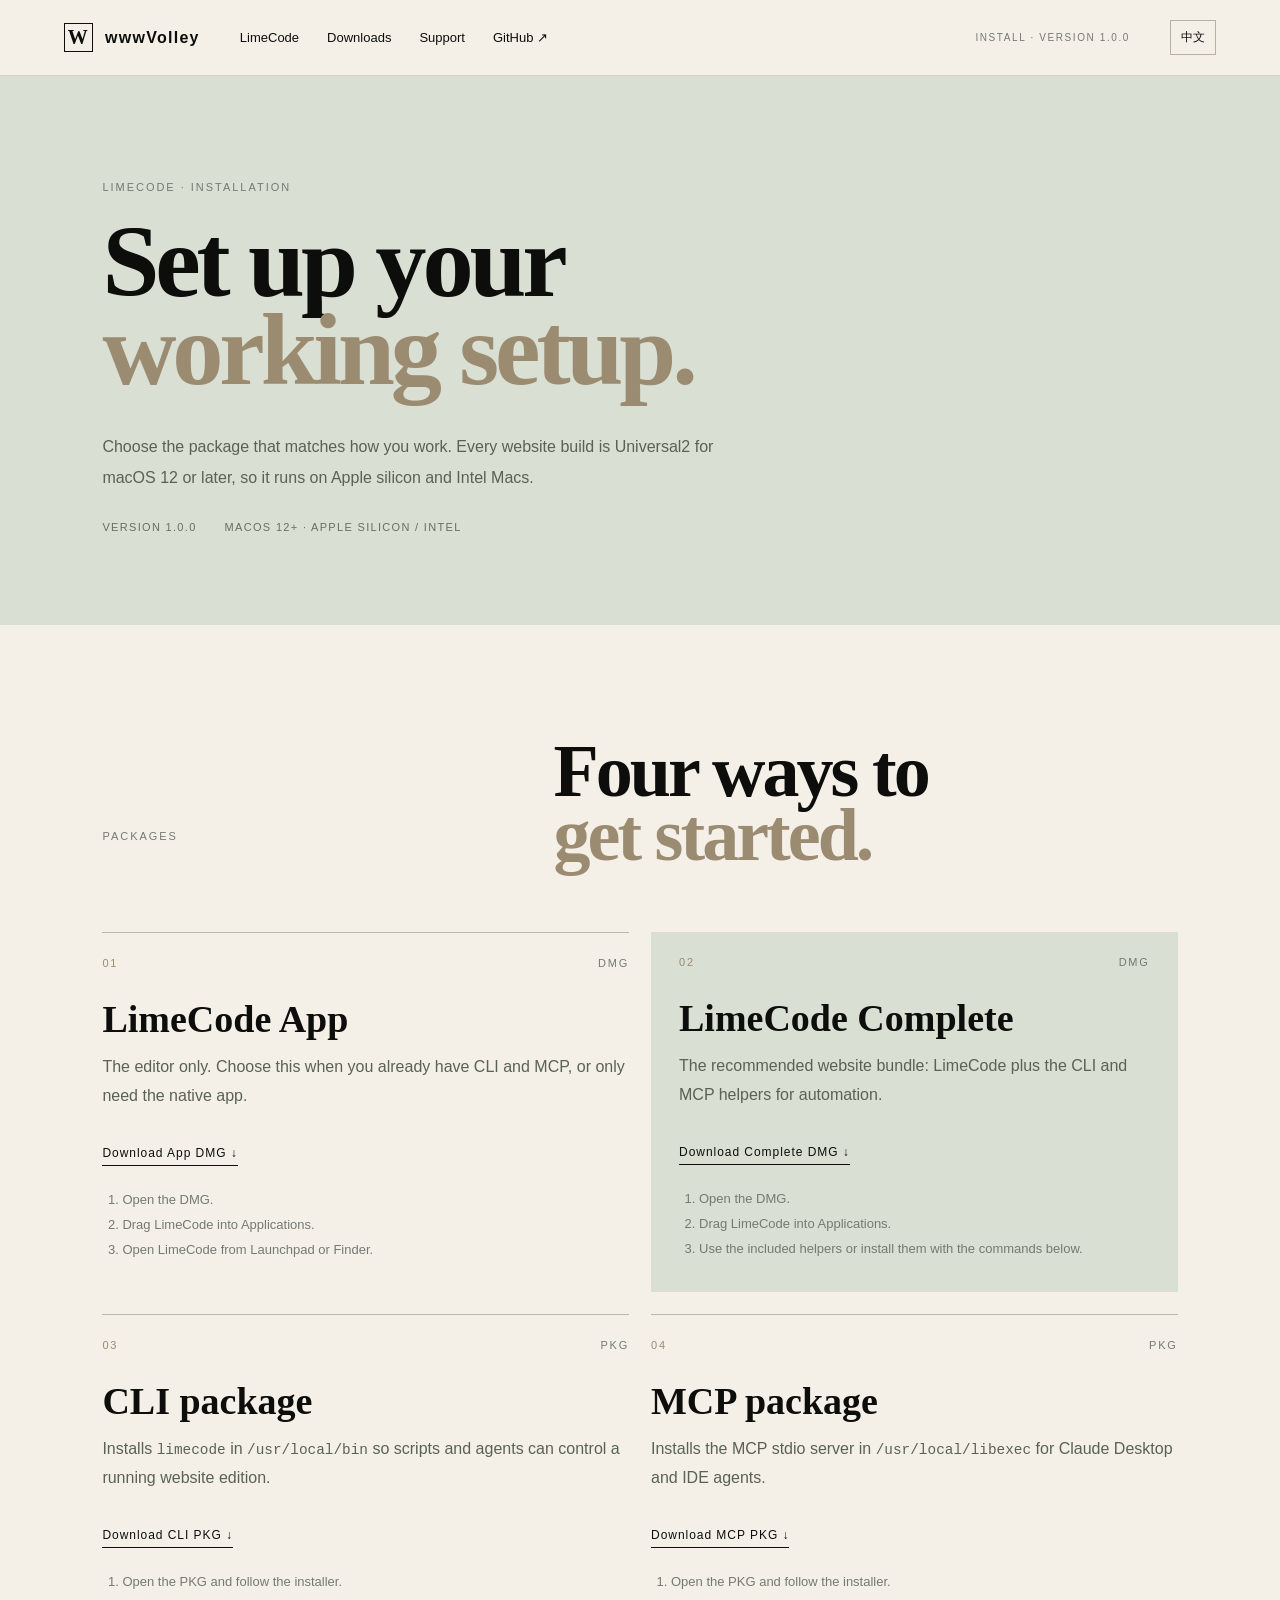
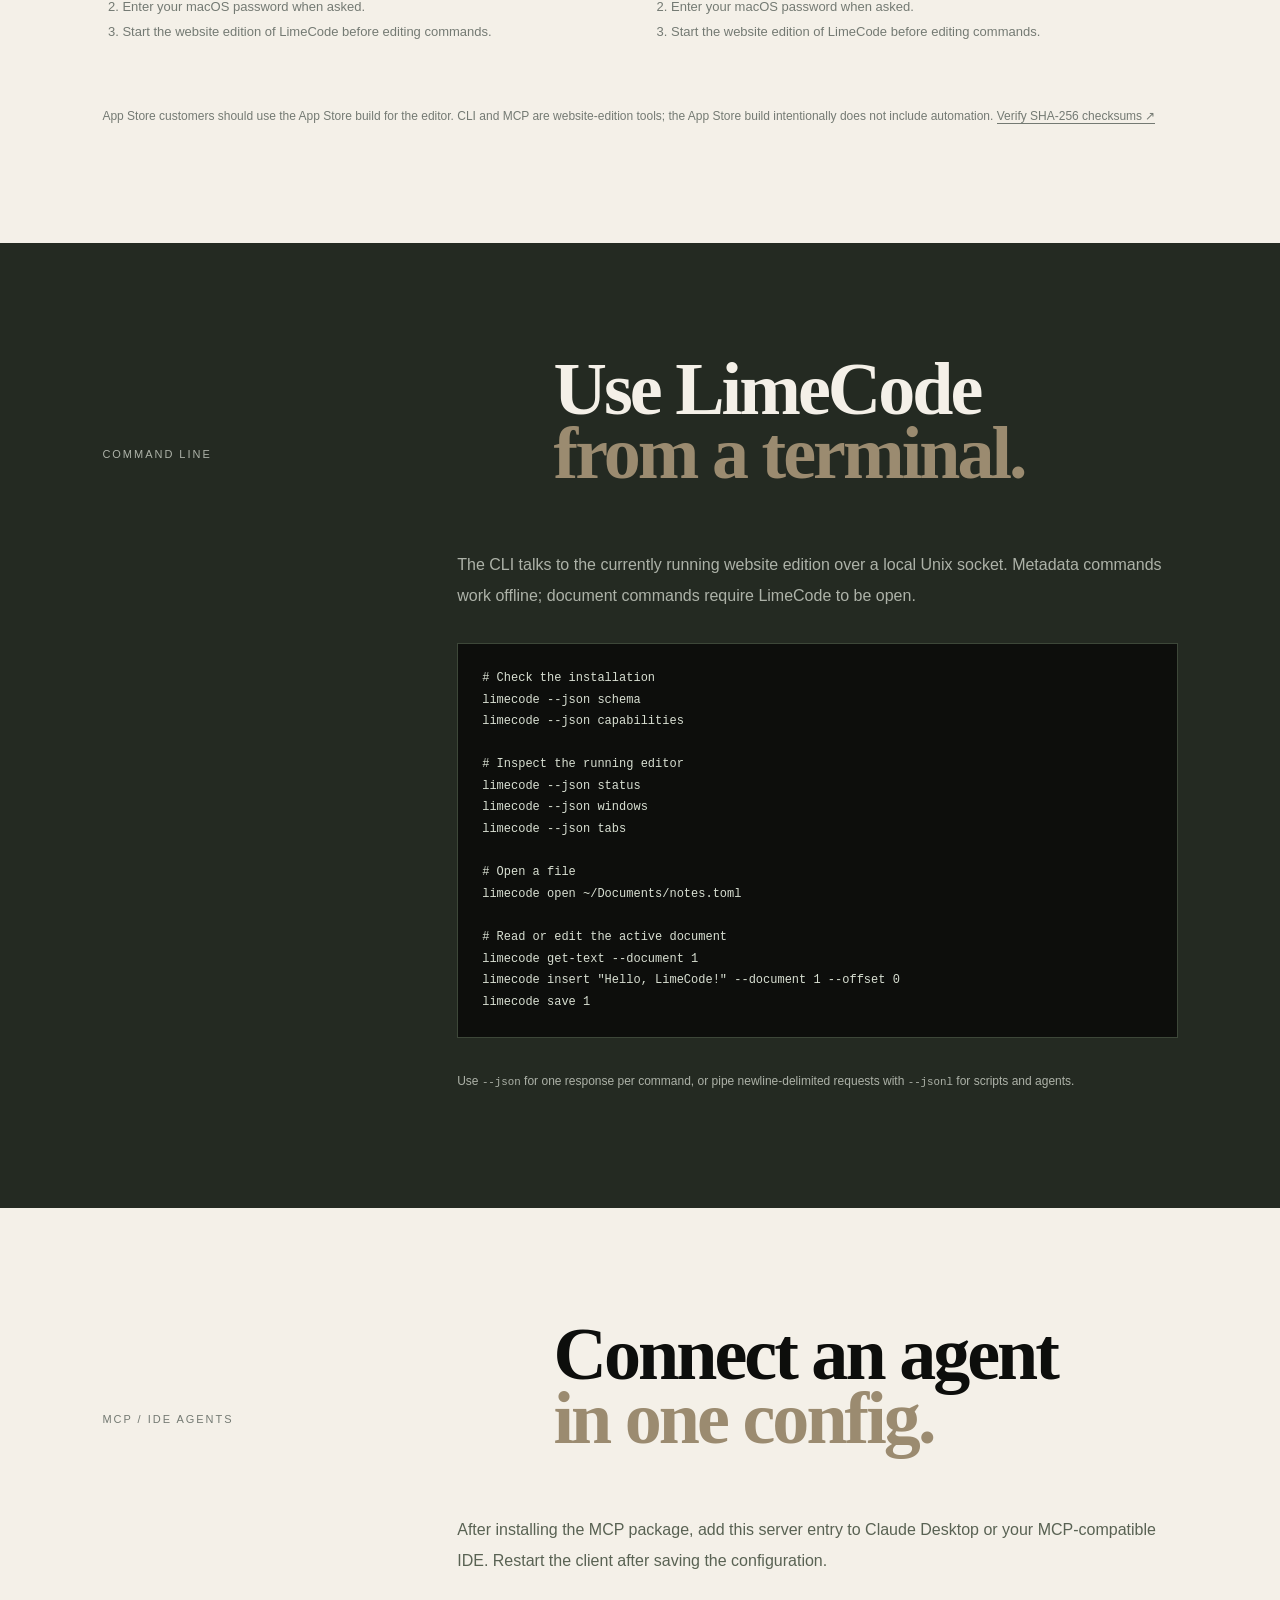
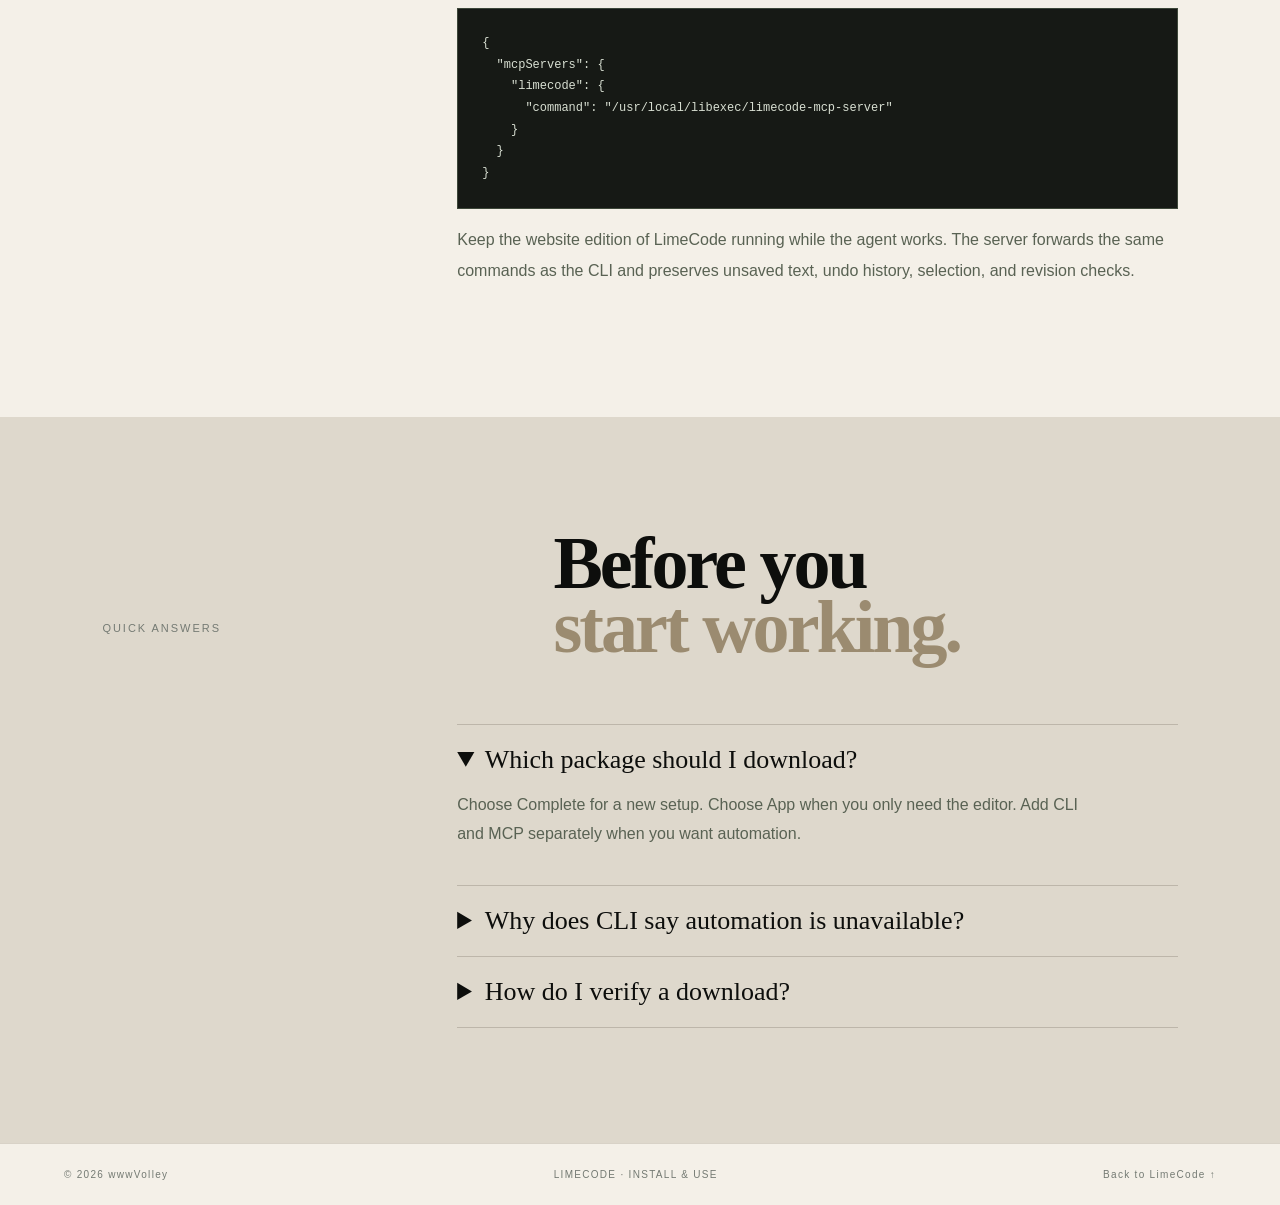
==== install.html @ bd30b729 "官网补充 LimeCode 安装与使用说明" ====
<!doctype html>
<html lang="en">
<head>
  <meta charset="UTF-8">
  <meta name="viewport" content="width=device-width, initial-scale=1">
  <meta name="description" content="Install and use LimeCode, CLI, and MCP on macOS.">
  <link rel="icon" href="assets/favicon.svg" type="image/svg+xml">
  <link rel="stylesheet" href="style.css">
  <title>LimeCode — Install &amp; Use</title>
</head>
<body class="limecode-page install-page">
  <header class="top">
    <a class="brand" href="index.html"><span class="mark">W</span><span>wwwVolley</span></a>
    <nav><a href="limecode.html" data-i18n="nav.limecode">LimeCode</a><a href="#packages" data-i18n="nav.downloads">Downloads</a><a href="support.html" data-i18n="nav.support">Support</a><a href="https://github.com/wwwVolley" target="_blank" rel="noopener">GitHub ↗</a></nav>
    <span class="edition">INSTALL · VERSION 1.0.0</span><button class="language-toggle" type="button" aria-label="Switch language">中文</button>
  </header>
  <main>
    <section class="install-hero"><p class="eyebrow" data-i18n="install.hero.eyebrow">LIMECODE · INSTALLATION</p><h1 data-i18n-html="install.hero.title">Set up your<br><em>working setup.</em></h1><p data-i18n="install.hero.lede">Choose the package that matches how you work. Every website build is Universal2 for macOS 12 or later, so it runs on Apple silicon and Intel Macs.</p><div class="install-meta"><span data-i18n="install.hero.version">Version 1.0.0</span><span data-i18n="install.hero.requirement">macOS 12+ · Apple silicon / Intel</span></div></section>
    <section id="packages" class="install-section"><div class="install-heading"><p class="eyebrow" data-i18n="install.packages.eyebrow">PACKAGES</p><h2 data-i18n-html="install.packages.title">Four ways to<br><em>get started.</em></h2></div>
      <div class="install-grid">
        <article class="install-card"><div class="install-card-top"><span class="install-number">01</span><span class="install-tag">DMG</span></div><h3 data-i18n="install.app.title">LimeCode App</h3><p data-i18n="install.app.body">The editor only. Choose this when you already have CLI and MCP, or only need the native app.</p><a class="install-download" href="downloads/LimeCode-1.0.0-macOS-universal2-app.dmg" data-i18n="install.download.app">Download App DMG ↓</a><ol class="install-steps"><li data-i18n="install.app.step1">Open the DMG.</li><li data-i18n="install.app.step2">Drag LimeCode into Applications.</li><li data-i18n="install.app.step3">Open LimeCode from Launchpad or Finder.</li></ol></article>
        <article class="install-card install-card-featured"><div class="install-card-top"><span class="install-number">02</span><span class="install-tag">DMG</span></div><h3 data-i18n="install.full.title">LimeCode Complete</h3><p data-i18n="install.full.body">The recommended website bundle: LimeCode plus the CLI and MCP helpers for automation.</p><a class="install-download" href="downloads/LimeCode-1.0.0-macOS-universal2-full.dmg" data-i18n="install.download.full">Download Complete DMG ↓</a><ol class="install-steps"><li data-i18n="install.full.step1">Open the DMG.</li><li data-i18n="install.full.step2">Drag LimeCode into Applications.</li><li data-i18n="install.full.step3">Use the included helpers or install them with the commands below.</li></ol></article>
        <article class="install-card"><div class="install-card-top"><span class="install-number">03</span><span class="install-tag">PKG</span></div><h3 data-i18n="install.cli.title">CLI package</h3><p data-i18n="install.cli.body">Installs <code>limecode</code> in <code>/usr/local/bin</code> so scripts and agents can control a running website edition.</p><a class="install-download" href="downloads/LimeCode-1.0.0-macOS-universal2-cli.pkg" data-i18n="install.download.cli">Download CLI PKG ↓</a><ol class="install-steps"><li data-i18n="install.pkg.step1">Open the PKG and follow the installer.</li><li data-i18n="install.pkg.step2">Enter your macOS password when asked.</li><li data-i18n="install.pkg.step3">Start the website edition of LimeCode before editing commands.</li></ol></article>
        <article class="install-card"><div class="install-card-top"><span class="install-number">04</span><span class="install-tag">PKG</span></div><h3 data-i18n="install.mcp.title">MCP package</h3><p data-i18n="install.mcp.body">Installs the MCP stdio server in <code>/usr/local/libexec</code> for Claude Desktop and IDE agents.</p><a class="install-download" href="downloads/LimeCode-1.0.0-macOS-universal2-mcp.pkg" data-i18n="install.download.mcp">Download MCP PKG ↓</a><ol class="install-steps"><li data-i18n="install.pkg.step1">Open the PKG and follow the installer.</li><li data-i18n="install.pkg.step2">Enter your macOS password when asked.</li><li data-i18n="install.pkg.step3">Configure the MCP command in your agent.</li></ol></article>
      </div>
      <p class="install-note" data-i18n-html="install.packages.note">App Store customers should use the App Store build for the editor. CLI and MCP are website-edition tools; the App Store build intentionally does not include automation. <a href="downloads/SHA256SUMS">Verify SHA-256 checksums ↗</a></p>
    </section>
    <section class="install-section install-dark"><div class="install-heading"><p class="eyebrow" data-i18n="install.cli.eyebrow">COMMAND LINE</p><h2 data-i18n-html="install.cli.heading">Use LimeCode<br><em>from a terminal.</em></h2></div><div class="install-content"><p data-i18n="install.cli.intro">The CLI talks to the currently running website edition over a local Unix socket. Metadata commands work offline; document commands require LimeCode to be open.</p><pre class="install-code"><code># Check the installation
limecode --json schema
limecode --json capabilities

# Inspect the running editor
limecode --json status
limecode --json windows
limecode --json tabs

# Open a file
limecode open ~/Documents/notes.toml

# Read or edit the active document
limecode get-text --document 1
limecode insert "Hello, LimeCode!" --document 1 --offset 0
limecode save 1</code></pre><p class="install-note" data-i18n-html="install.cli.note">Use <code>--json</code> for one response per command, or pipe newline-delimited requests with <code>--jsonl</code> for scripts and agents.</p></div></section>
    <section class="install-section"><div class="install-heading"><p class="eyebrow" data-i18n="install.mcp.eyebrow">MCP / IDE AGENTS</p><h2 data-i18n-html="install.mcp.heading">Connect an agent<br><em>in one config.</em></h2></div><div class="install-content"><p data-i18n="install.mcp.intro">After installing the MCP package, add this server entry to Claude Desktop or your MCP-compatible IDE. Restart the client after saving the configuration.</p><pre class="install-code"><code>{
  "mcpServers": {
    "limecode": {
      "command": "/usr/local/libexec/limecode-mcp-server"
    }
  }
}</code></pre><p data-i18n-html="install.mcp.after">Keep the website edition of LimeCode running while the agent works. The server forwards the same commands as the CLI and preserves unsaved text, undo history, selection, and revision checks.</p></div></section>
    <section class="install-section install-faq"><div class="install-heading"><p class="eyebrow" data-i18n="install.faq.eyebrow">QUICK ANSWERS</p><h2 data-i18n-html="install.faq.title">Before you<br><em>start working.</em></h2></div><div class="faq-list"><details open><summary data-i18n="install.faq.q1">Which package should I download?</summary><p data-i18n="install.faq.a1">Choose Complete for a new setup. Choose App when you only need the editor. Add CLI and MCP separately when you want automation.</p></details><details><summary data-i18n="install.faq.q2">Why does CLI say automation is unavailable?</summary><p data-i18n="install.faq.a2">The App Store build is isolated from automation. Install and launch the website edition, then run the CLI or MCP command again.</p></details><details><summary data-i18n="install.faq.q3">How do I verify a download?</summary><p data-i18n-html="install.faq.a3">Download <a href="downloads/SHA256SUMS">SHA256SUMS</a> and run <code>shasum -a 256 -c SHA256SUMS</code> in the folder containing the packages.</p></details></div></section>
  </main>
  <footer><span>© 2026 wwwVolley</span><span>LIMECODE · INSTALL &amp; USE</span><a href="limecode.html" data-i18n="footer.back">Back to LimeCode ↑</a></footer><script src="i18n.js"></script>
</body>
</html>
---- style.css ----
:root{--ink:#0d0e0c;--paper:#f4f0e8;--gold:#9b8b70;--muted:#747a73;--olive:#242a22}*{box-sizing:border-box}html{scroll-behavior:smooth}body{margin:0;background:var(--paper);color:var(--ink);font-family:'Noto Sans SC',sans-serif}a{color:inherit;text-decoration:none}.top{height:76px;padding:0 5vw;display:flex;align-items:center;border-bottom:1px solid #d8d2c7;gap:40px}.brand{display:flex;align-items:center;gap:12px;font-weight:600;letter-spacing:.08em}.mark{border:1px solid var(--ink);width:29px;height:29px;display:grid;place-items:center;font-family:'Cormorant Garamond';font-size:20px}.top nav{display:flex;gap:28px;font-size:13px}.top nav a:hover,.text-link:hover,.arrow-link:hover{color:var(--gold)}.edition{margin-left:auto;font-size:10px;letter-spacing:.16em;color:var(--muted)}.hero{min-height:690px;padding:90px 8vw 110px;display:grid;grid-template-columns:1fr 1fr;gap:7vw;overflow:hidden}.eyebrow{font-size:11px;letter-spacing:.18em;color:var(--muted);margin:0 0 25px}.hero h1,.section-head h2,.principles h2,.closing h2{font-family:'Cormorant Garamond',serif;font-weight:600;font-size:clamp(54px,7vw,100px);line-height:.88;letter-spacing:-.035em;margin:0}.hero h1 em,.section-head h2 em,.principles h2 em,.closing h2 em{color:var(--gold);font-style:normal}.intro{max-width:390px;line-height:1.9;color:#5d625a;margin:42px 0}.hero-links{display:flex;align-items:center;gap:28px}.button{display:inline-flex;align-items:center;gap:32px;background:var(--ink);color:var(--paper);padding:15px 18px;font-size:12px;letter-spacing:.08em}.button span{color:var(--gold);font-size:17px}.text-link,.arrow-link{font-size:12px;border-bottom:1px solid currentColor;padding-bottom:5px}.hero-art{position:relative;min-height:500px}.orb{position:absolute;border-radius:50%;filter:blur(1px)}.orb-one{width:390px;height:390px;right:3%;top:40px;background:var(--olive)}.orb-two{width:180px;height:180px;left:4%;bottom:10px;background:var(--gold);opacity:.35}.art-label{position:absolute;right:0;top:0;font-size:10px;letter-spacing:.15em;color:var(--muted);line-height:1.6}.art-label small{letter-spacing:.05em}.float-card{position:absolute;display:flex;align-items:center;gap:15px;padding:18px 20px;background:var(--paper);box-shadow:0 18px 50px #0d0e0c2b;min-width:260px}.float-card img{width:46px;height:46px;object-fit:contain}.float-card small,.float-card span{display:block;color:var(--muted);font-size:9px;letter-spacing:.08em}.float-card strong{display:block;font-family:'Cormorant Garamond';font-size:26px;line-height:1.1;margin:4px 0}.jumper-card{top:165px;left:2%}.chrono-card{right:0;bottom:80px}.ticker{background:var(--ink);color:var(--paper);padding:15px 5vw;display:flex;justify-content:space-between;font-size:10px;letter-spacing:.2em}.ticker span:nth-child(2){color:var(--gold)}.products{padding:120px 8vw}.section-head{display:grid;grid-template-columns:1fr 1.2fr 1fr;gap:30px;align-items:end;margin-bottom:85px}.section-head h2{font-size:72px}.section-head>p:last-child{line-height:1.8;color:var(--muted);max-width:270px}.product{position:relative;padding:42px 5vw 58px;margin-bottom:38px;display:grid;grid-template-columns:1fr 1.5fr 1fr;min-height:350px}.product-dark{background:var(--ink);color:var(--paper)}.product-light{background:#ded8cc}.product-meta{display:flex;flex-direction:column;gap:12px;font-size:10px;letter-spacing:.18em;color:var(--muted)}.product-dark .product-meta{color:#9b9f95}.product-content{max-width:420px}.product-title{display:flex;align-items:center;gap:18px}.product-title img{width:54px;height:54px;object-fit:contain}.product-dark .product-title img{filter:invert(1)}.product h3{font-family:'Cormorant Garamond';font-size:64px;line-height:.78;margin:0;letter-spacing:-.03em}.product h3 span{font-size:14px;vertical-align:top;color:var(--gold)}.product-content p{font-size:13px;line-height:1.9;color:#9b9f95;margin:35px 0}.product-light .product-content p{color:#66695f}.product-dark .arrow-link{color:var(--paper)}.product-note{justify-self:end;align-self:end;text-align:right;font-size:10px;letter-spacing:.16em;color:var(--muted);line-height:1.8}.product-note strong{font-family:'Cormorant Garamond';font-size:30px;color:var(--gold)}.screens{display:flex;gap:14px;align-items:end;justify-content:end}.screens img{width:115px;max-height:220px;object-fit:cover;object-position:top;border:5px solid #3a3e35}.screens img+img{transform:translateY(25px)}.principles{background:var(--olive);color:var(--paper);padding:120px 8vw}.principles h2{font-size:76px;margin-bottom:80px}.principle-grid{display:grid;grid-template-columns:repeat(3,1fr);gap:7vw;border-top:1px solid #5d655a;padding-top:25px}.principle-grid span{color:var(--gold);font-family:'Cormorant Garamond';font-size:22px}.principle-grid h4{font-family:'Cormorant Garamond';font-size:28px;margin:35px 0 10px}.principle-grid p{color:#adb2a8;font-size:13px;line-height:1.8;max-width:220px}.closing{padding:140px 8vw;text-align:center}.closing .eyebrow{margin-bottom:35px}.closing h2{font-size:82px;margin-bottom:50px}.closing .button{background:#9b8b70;color:var(--ink)}footer{border-top:1px solid #d8d2c7;padding:25px 5vw;display:flex;justify-content:space-between;font-size:10px;letter-spacing:.13em;color:var(--muted)}footer a:hover{color:var(--ink)}@media(max-width:800px){.top{padding:0 6vw}.top nav,.edition{display:none}.hero{grid-template-columns:1fr;padding:70px 8vw 60px;min-height:auto}.hero-art{min-height:410px}.orb-one{width:300px;height:300px}.section-head{display:block}.section-head h2{font-size:58px;margin-bottom:28px}.product{grid-template-columns:1fr;gap:32px;padding:30px 8vw}.product-note{justify-self:start}.screens{justify-content:start}.principle-grid{grid-template-columns:1fr;gap:35px}.principles h2,.closing h2{font-size:58px}.ticker{gap:25px;overflow:hidden;white-space:nowrap}.ticker span:nth-child(3){display:none}footer{flex-wrap:wrap;gap:15px}}
.product-limecode{background:#d9dfd2;color:var(--ink)}.product-limecode .product-meta{color:#66705f}.product-limecode .product-content p{color:#596253}.product-limecode .product-title img{width:58px;height:58px}
.lime-hero{min-height:700px;padding:105px 8vw 120px;display:grid;grid-template-columns:.9fr 1.1fr;gap:7vw;align-items:center;background:#d9dfd2}.lime-hero h1,.lime-section-head h2,.lime-download h2{font-family:'Cormorant Garamond',serif;font-weight:600;font-size:clamp(65px,8vw,112px);line-height:.86;letter-spacing:-.04em;margin:0}.lime-hero h1 em,.lime-section-head h2 em,.lime-download h2 em{color:var(--gold);font-style:normal}.lime-lede{max-width:430px;line-height:1.9;color:#596253;margin:38px 0}.lime-actions{display:flex;gap:28px;align-items:center}.lime-note{font-size:10px;letter-spacing:.12em;color:#66705f;margin-top:42px}.editor-stage{position:relative;min-height:470px;display:flex;align-items:center;justify-content:center}.editor-stage:before{content:'LIMECODE / 01';position:absolute;right:0;top:15px;letter-spacing:.18em;font-size:10px;color:#66705f}.editor-window{width:min(620px,100%);background:#161915;color:#d8dfd2;box-shadow:25px 30px 0 #b7c0ae;transform:rotate(1.3deg)}.editor-bar{height:42px;border-bottom:1px solid #343c32;display:flex;align-items:center;justify-content:center;position:relative;font-size:11px;letter-spacing:.08em}.traffic{position:absolute;left:16px;display:flex;gap:6px}.traffic i{width:8px;height:8px;border-radius:50%;background:#89917f}.traffic i:nth-child(2){background:#b2a383}.traffic i:nth-child(3){background:#d9dfd2}.editor-status{position:absolute;right:16px;color:#7b8676;font-size:9px}.editor-tabs{display:flex;align-items:center;height:38px;background:#20251e;border-bottom:1px solid #343c32;font-size:11px}.tab{padding:12px 18px;color:#7b8676}.tab.active{color:#d9dfd2;border-bottom:2px solid #b58b58}.tab b{font-weight:400;margin-left:10px;color:#849080}.tab-add{margin-left:auto;padding:10px 15px;color:#b58b58;font-size:17px}.editor-body{display:flex;min-height:340px;padding:22px 0 28px;font-family:'Space Mono',monospace;font-size:12px;line-height:1.85}.gutter{width:48px;text-align:right;padding-right:15px;color:#596253;user-select:none}.editor-body pre{margin:0;color:#c3cdbd;white-space:pre-wrap}.editor-body .kw{color:#b58b58}.editor-body .type{color:#d8dfd2}.editor-body .str{color:#a7b88b}.lime-details{padding:125px 8vw;background:var(--paper)}.lime-section-head{display:grid;grid-template-columns:1fr 1.2fr 1fr;gap:30px;align-items:end;margin-bottom:75px}.lime-section-head h2{font-size:75px}.lime-section-head>p:last-child{line-height:1.8;color:var(--muted);max-width:280px}.lime-feature-grid{display:grid;grid-template-columns:repeat(3,1fr);gap:7vw;border-top:1px solid #d8d2c7;padding-top:25px}.lime-feature-grid span{color:var(--gold);font-family:'Cormorant Garamond';font-size:22px}.lime-feature-grid h3{font-family:'Cormorant Garamond';font-size:31px;margin:28px 0 12px}.lime-feature-grid p{color:var(--muted);font-size:13px;line-height:1.8;max-width:250px}.lime-download{padding:125px 8vw;display:grid;grid-template-columns:.9fr 1.1fr;gap:8vw;background:var(--olive);color:var(--paper)}.lime-download h2{font-size:76px}.download-intro{max-width:350px;line-height:1.8;color:#adb2a8;margin-top:35px}.download-list{border-top:1px solid #5d655a}.download-row{min-height:92px;border-bottom:1px solid #5d655a;display:flex;justify-content:space-between;align-items:center;gap:20px}.download-row strong,.download-row span{display:block}.download-row strong{font-family:'Cormorant Garamond';font-size:28px}.download-row span:not(.release-state){font-size:11px;color:#adb2a8;margin-top:5px}.release-state{font-size:10px;letter-spacing:.13em;color:var(--gold);text-transform:uppercase}.lime-trust{text-align:center;padding:110px 8vw;background:#d9dfd2}.lime-trust>p:nth-child(2){font-family:'Cormorant Garamond';font-size:42px;max-width:650px;margin:0 auto 30px}.lime-trust .arrow-link{font-size:12px}
@media(max-width:800px){.lime-hero,.lime-download{grid-template-columns:1fr;padding:75px 8vw}.lime-hero{min-height:auto}.editor-stage{min-height:390px;margin-top:25px}.editor-window{box-shadow:14px 18px 0 #b7c0ae}.lime-section-head{display:block}.lime-section-head h2{font-size:58px;margin-bottom:25px}.lime-feature-grid{grid-template-columns:1fr;gap:35px}.lime-download h2{font-size:60px}.lime-trust>p:nth-child(2){font-size:33px}.editor-body{font-size:10px}.tab{padding:12px 8px}.privacy-copy{margin-left:0;font-size:14px}}
.privacy-copy{max-width:760px;margin-left:33%;font-size:15px;line-height:2;color:#596253}.privacy-copy p{margin:0 0 25px}
.top nav{align-items:center}.product-nav-link{padding:9px 12px;border:1px solid #b8b1a3;background:#ebe5da}.product-nav-link:hover{background:var(--ink);color:var(--paper);border-color:var(--ink)}
.language-toggle{margin-left:auto;border:1px solid #b8b1a3;background:transparent;color:var(--ink);font:inherit;font-size:12px;padding:8px 10px;cursor:pointer;white-space:nowrap}.language-toggle:hover{background:var(--ink);color:var(--paper);border-color:var(--ink)}.language-toggle:focus-visible{outline:2px solid var(--gold);outline-offset:3px}.top .edition{margin-left:auto}.top .language-toggle{margin-left:0}@media(max-width:800px){.top .language-toggle{margin-left:auto}}
.install-hero{padding:105px 8vw 92px;background:#d9dfd2}.install-hero h1,.install-heading h2{font-family:'Cormorant Garamond',serif;font-weight:600;font-size:clamp(62px,8vw,108px);line-height:.86;letter-spacing:-.04em;margin:0}.install-hero h1 em,.install-heading h2 em{color:var(--gold);font-style:normal}.install-hero>p:not(.eyebrow){max-width:620px;line-height:1.9;color:#596253;margin:38px 0 28px}.install-meta{display:flex;gap:28px;color:#66705f;font-size:11px;letter-spacing:.12em;text-transform:uppercase;flex-wrap:wrap}.install-section{padding:115px 8vw}.install-heading{display:grid;grid-template-columns:.8fr 1.2fr;gap:35px;align-items:end;margin-bottom:65px}.install-heading h2{font-size:74px}.install-grid{display:grid;grid-template-columns:repeat(2,minmax(0,1fr));gap:22px}.install-card{border-top:1px solid #bdb6aa;padding:24px 0 30px}.install-card-featured{background:#d9dfd2;padding:24px 28px 30px;border-top:0}.install-card-top{display:flex;justify-content:space-between;color:var(--gold);font-size:11px;letter-spacing:.16em}.install-tag{color:var(--muted)}.install-card h3{font-family:'Cormorant Garamond',serif;font-size:38px;margin:28px 0 12px}.install-card p{color:#596253;line-height:1.8;min-height:70px;margin:0 0 20px}.install-card code,.install-note code{font-family:'SFMono-Regular',Consolas,monospace;font-size:.9em}.install-download{display:inline-block;border-bottom:1px solid currentColor;padding-bottom:5px;font-size:12px;letter-spacing:.08em;margin-bottom:22px}.install-steps{margin:0;padding-left:20px;color:var(--muted);font-size:13px;line-height:1.9}.install-note{color:var(--muted);font-size:12px;line-height:1.8;margin:32px 0 0}.install-note a{border-bottom:1px solid currentColor}.install-dark{background:var(--olive);color:var(--paper)}.install-dark .eyebrow,.install-dark .install-content>p{color:#adb2a8}.install-content{max-width:860px;margin-left:33%}.install-content>p{line-height:1.9;color:#596253}.install-code{margin:32px 0 0;background:#161915;color:#d8dfd2;border:1px solid #3d4739;padding:24px;overflow-x:auto;font:12px/1.8 'SFMono-Regular',Consolas,monospace;white-space:pre}.install-dark .install-code{background:#0d0e0c}.install-faq{background:#ded8cc}.faq-list{max-width:860px;margin-left:33%;border-top:1px solid #bdb6aa}.faq-list details{border-bottom:1px solid #bdb6aa;padding:20px 0}.faq-list summary{cursor:pointer;font-family:'Cormorant Garamond',serif;font-size:26px}.faq-list p{color:#596253;line-height:1.8;max-width:650px}.faq-list code{font-family:'SFMono-Regular',Consolas,monospace;font-size:.9em}@media(max-width:800px){.install-hero,.install-section{padding:75px 8vw}.install-heading{display:block;margin-bottom:45px}.install-heading h2{font-size:58px;margin-top:22px}.install-grid{grid-template-columns:1fr}.install-card-featured{padding:24px 20px 30px}.install-content,.faq-list{margin-left:0}.install-code{font-size:11px;padding:18px}.install-meta{gap:12px;display:block}.install-meta span{display:block;margin-top:8px}}
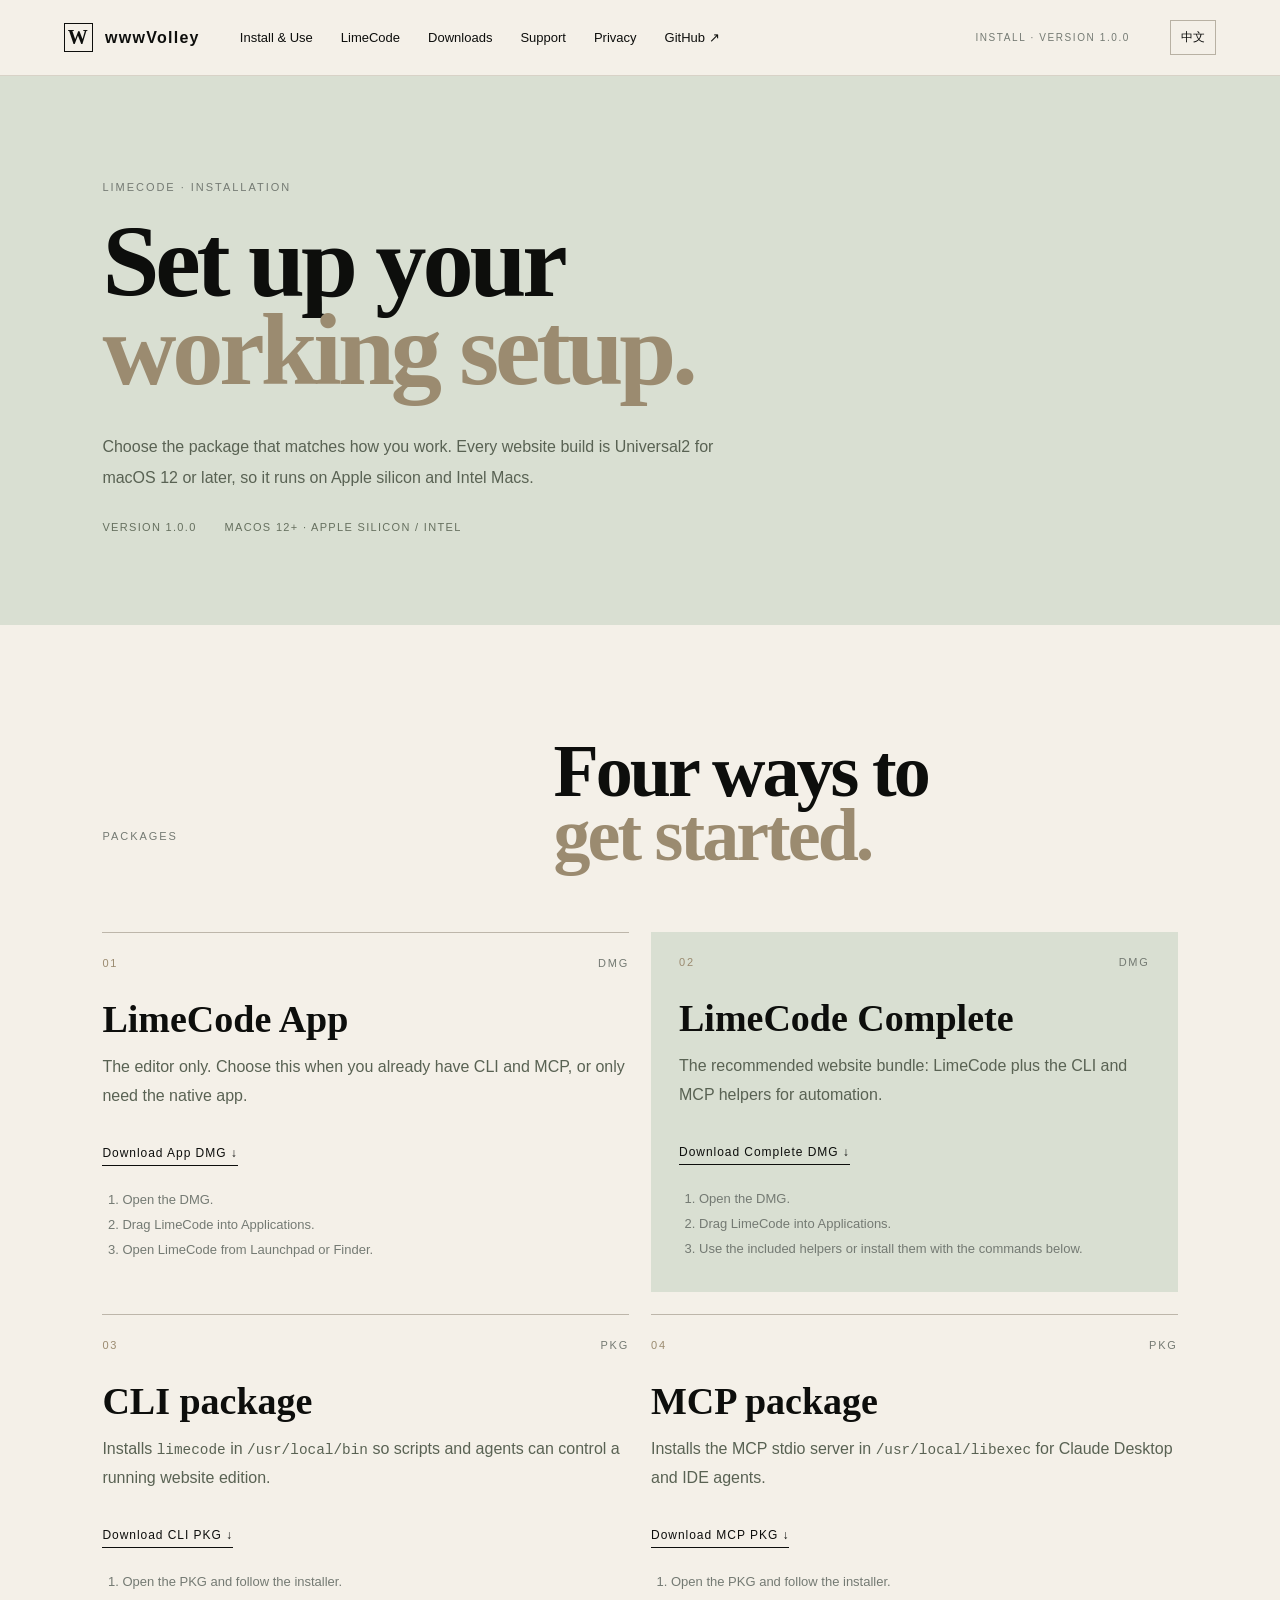
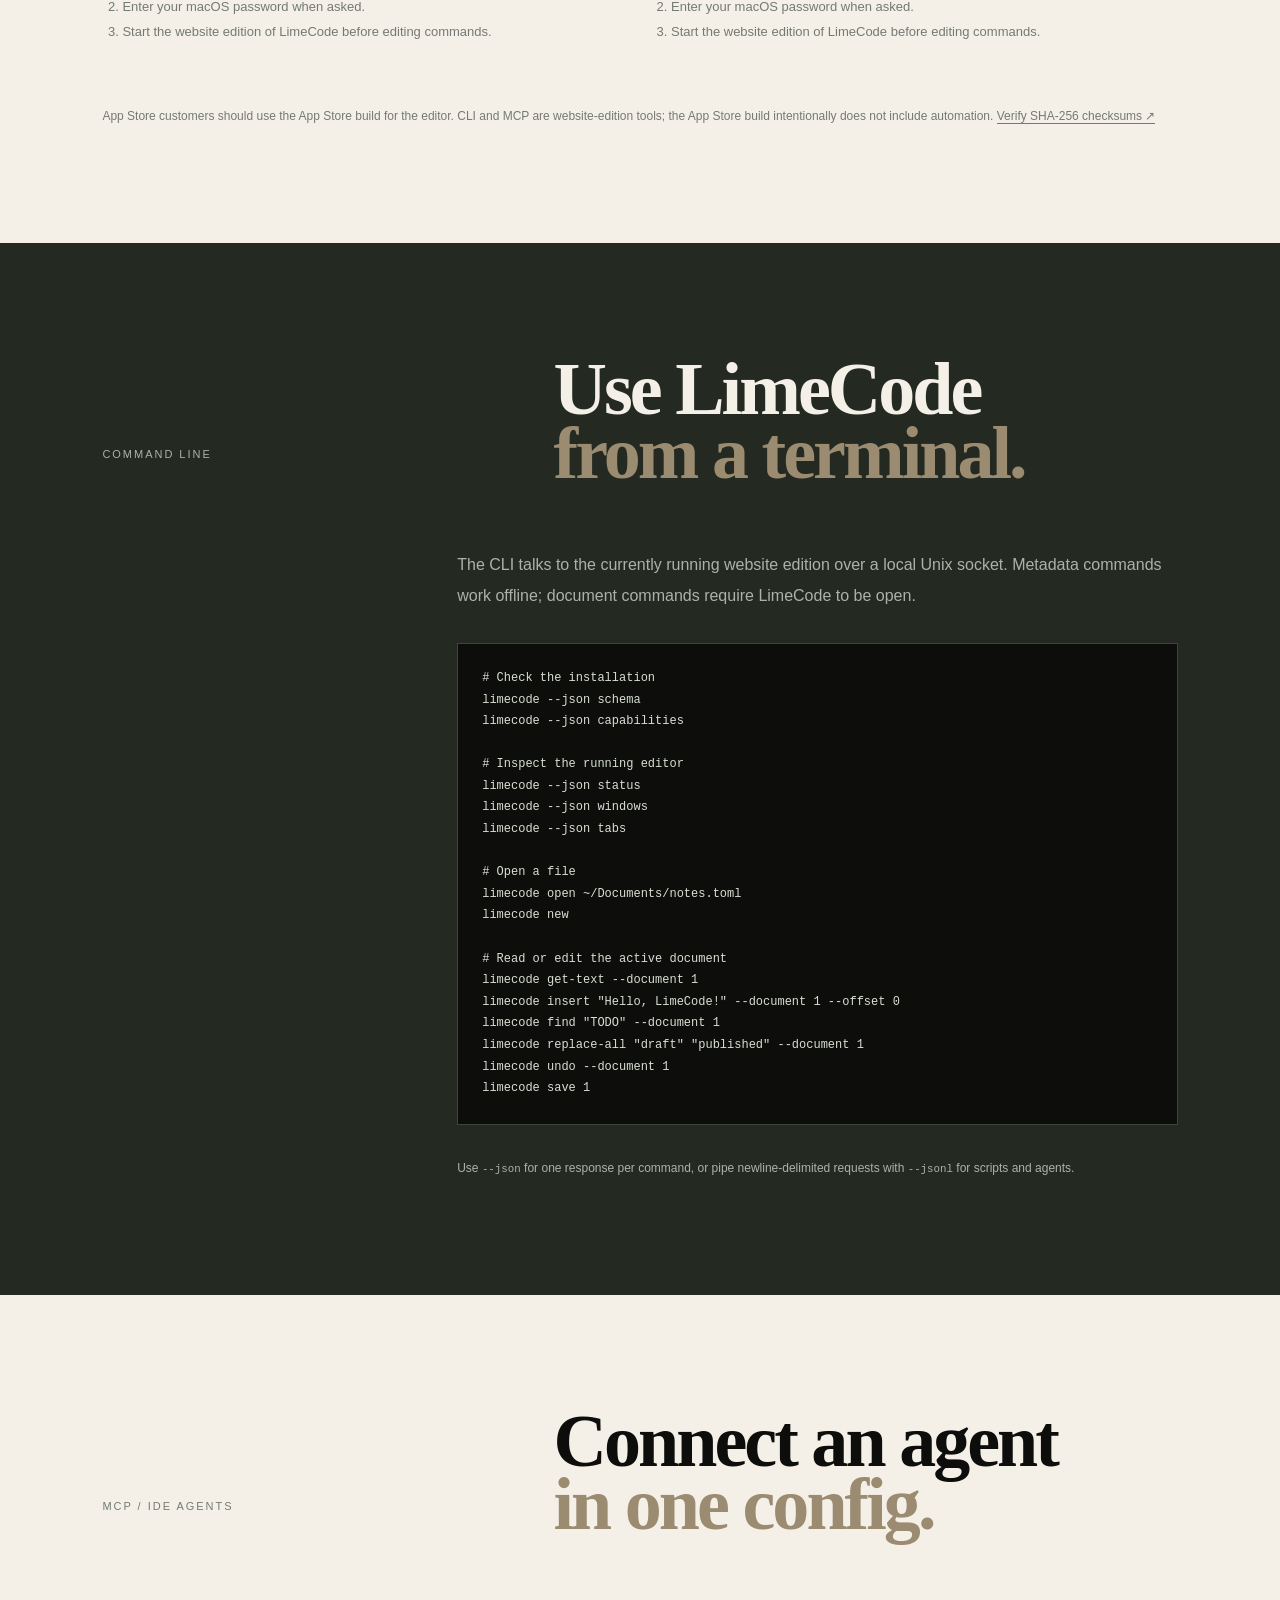
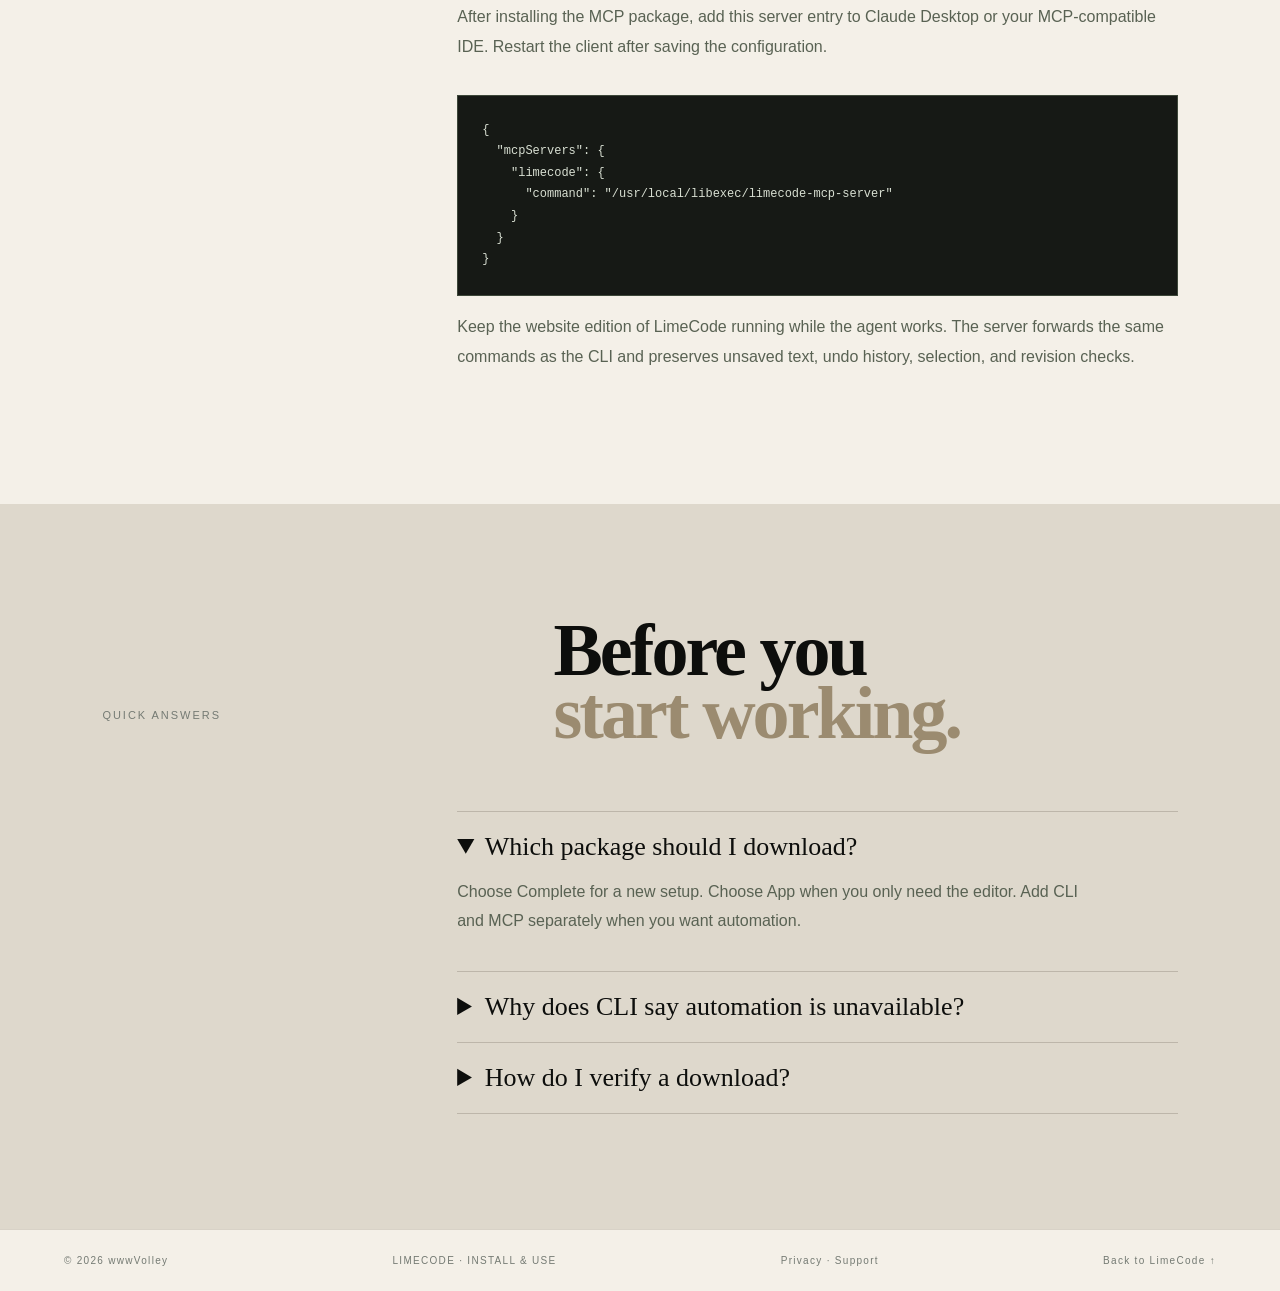
==== commit c70bcbee: "优化官网导航布局与使用体验" ====
--- a/install.html
+++ b/install.html
@@ -11,7 +11,7 @@
 <body class="limecode-page install-page">
   <header class="top">
     <a class="brand" href="index.html"><span class="mark">W</span><span>wwwVolley</span></a>
-    <nav><a href="limecode.html" data-i18n="nav.limecode">LimeCode</a><a href="#packages" data-i18n="nav.downloads">Downloads</a><a href="support.html" data-i18n="nav.support">Support</a><a href="https://github.com/wwwVolley" target="_blank" rel="noopener">GitHub ↗</a></nav>
+    <nav><a href="limecode.html" data-i18n="nav.limecode">LimeCode</a><a href="#packages" data-i18n="nav.downloads">Downloads</a><a href="support.html" data-i18n="nav.support">Support</a><a href="privacy.html" data-i18n="nav.privacy">Privacy</a><a href="https://github.com/wwwVolley" target="_blank" rel="noopener">GitHub ↗</a></nav>
     <span class="edition">INSTALL · VERSION 1.0.0</span><button class="language-toggle" type="button" aria-label="Switch language">中文</button>
   </header>
   <main>
@@ -36,10 +36,14 @@
 
 # Open a file
 limecode open ~/Documents/notes.toml
+limecode new
 
 # Read or edit the active document
 limecode get-text --document 1
 limecode insert "Hello, LimeCode!" --document 1 --offset 0
+limecode find "TODO" --document 1
+limecode replace-all "draft" "published" --document 1
+limecode undo --document 1
 limecode save 1</code></pre><p class="install-note" data-i18n-html="install.cli.note">Use <code>--json</code> for one response per command, or pipe newline-delimited requests with <code>--jsonl</code> for scripts and agents.</p></div></section>
     <section class="install-section"><div class="install-heading"><p class="eyebrow" data-i18n="install.mcp.eyebrow">MCP / IDE AGENTS</p><h2 data-i18n-html="install.mcp.heading">Connect an agent<br><em>in one config.</em></h2></div><div class="install-content"><p data-i18n="install.mcp.intro">After installing the MCP package, add this server entry to Claude Desktop or your MCP-compatible IDE. Restart the client after saving the configuration.</p><pre class="install-code"><code>{
   "mcpServers": {
@@ -50,6 +54,6 @@
 }</code></pre><p data-i18n-html="install.mcp.after">Keep the website edition of LimeCode running while the agent works. The server forwards the same commands as the CLI and preserves unsaved text, undo history, selection, and revision checks.</p></div></section>
     <section class="install-section install-faq"><div class="install-heading"><p class="eyebrow" data-i18n="install.faq.eyebrow">QUICK ANSWERS</p><h2 data-i18n-html="install.faq.title">Before you<br><em>start working.</em></h2></div><div class="faq-list"><details open><summary data-i18n="install.faq.q1">Which package should I download?</summary><p data-i18n="install.faq.a1">Choose Complete for a new setup. Choose App when you only need the editor. Add CLI and MCP separately when you want automation.</p></details><details><summary data-i18n="install.faq.q2">Why does CLI say automation is unavailable?</summary><p data-i18n="install.faq.a2">The App Store build is isolated from automation. Install and launch the website edition, then run the CLI or MCP command again.</p></details><details><summary data-i18n="install.faq.q3">How do I verify a download?</summary><p data-i18n-html="install.faq.a3">Download <a href="downloads/SHA256SUMS">SHA256SUMS</a> and run <code>shasum -a 256 -c SHA256SUMS</code> in the folder containing the packages.</p></details></div></section>
   </main>
-  <footer><span>© 2026 wwwVolley</span><span>LIMECODE · INSTALL &amp; USE</span><a href="limecode.html" data-i18n="footer.back">Back to LimeCode ↑</a></footer><script src="i18n.js"></script>
+  <footer><span>© 2026 wwwVolley</span><span>LIMECODE · INSTALL &amp; USE</span><span><a href="privacy.html" data-i18n="nav.privacy">Privacy</a> · <a href="support.html" data-i18n="nav.support">Support</a></span><a href="limecode.html" data-i18n="footer.back">Back to LimeCode ↑</a></footer><script src="i18n.js"></script>
 </body>
 </html>
--- a/style.css
+++ b/style.css
@@ -6,3 +6,5 @@
 .top nav{align-items:center}.product-nav-link{padding:9px 12px;border:1px solid #b8b1a3;background:#ebe5da}.product-nav-link:hover{background:var(--ink);color:var(--paper);border-color:var(--ink)}
 .language-toggle{margin-left:auto;border:1px solid #b8b1a3;background:transparent;color:var(--ink);font:inherit;font-size:12px;padding:8px 10px;cursor:pointer;white-space:nowrap}.language-toggle:hover{background:var(--ink);color:var(--paper);border-color:var(--ink)}.language-toggle:focus-visible{outline:2px solid var(--gold);outline-offset:3px}.top .edition{margin-left:auto}.top .language-toggle{margin-left:0}@media(max-width:800px){.top .language-toggle{margin-left:auto}}
 .install-hero{padding:105px 8vw 92px;background:#d9dfd2}.install-hero h1,.install-heading h2{font-family:'Cormorant Garamond',serif;font-weight:600;font-size:clamp(62px,8vw,108px);line-height:.86;letter-spacing:-.04em;margin:0}.install-hero h1 em,.install-heading h2 em{color:var(--gold);font-style:normal}.install-hero>p:not(.eyebrow){max-width:620px;line-height:1.9;color:#596253;margin:38px 0 28px}.install-meta{display:flex;gap:28px;color:#66705f;font-size:11px;letter-spacing:.12em;text-transform:uppercase;flex-wrap:wrap}.install-section{padding:115px 8vw}.install-heading{display:grid;grid-template-columns:.8fr 1.2fr;gap:35px;align-items:end;margin-bottom:65px}.install-heading h2{font-size:74px}.install-grid{display:grid;grid-template-columns:repeat(2,minmax(0,1fr));gap:22px}.install-card{border-top:1px solid #bdb6aa;padding:24px 0 30px}.install-card-featured{background:#d9dfd2;padding:24px 28px 30px;border-top:0}.install-card-top{display:flex;justify-content:space-between;color:var(--gold);font-size:11px;letter-spacing:.16em}.install-tag{color:var(--muted)}.install-card h3{font-family:'Cormorant Garamond',serif;font-size:38px;margin:28px 0 12px}.install-card p{color:#596253;line-height:1.8;min-height:70px;margin:0 0 20px}.install-card code,.install-note code{font-family:'SFMono-Regular',Consolas,monospace;font-size:.9em}.install-download{display:inline-block;border-bottom:1px solid currentColor;padding-bottom:5px;font-size:12px;letter-spacing:.08em;margin-bottom:22px}.install-steps{margin:0;padding-left:20px;color:var(--muted);font-size:13px;line-height:1.9}.install-note{color:var(--muted);font-size:12px;line-height:1.8;margin:32px 0 0}.install-note a{border-bottom:1px solid currentColor}.install-dark{background:var(--olive);color:var(--paper)}.install-dark .eyebrow,.install-dark .install-content>p{color:#adb2a8}.install-content{max-width:860px;margin-left:33%}.install-content>p{line-height:1.9;color:#596253}.install-code{margin:32px 0 0;background:#161915;color:#d8dfd2;border:1px solid #3d4739;padding:24px;overflow-x:auto;font:12px/1.8 'SFMono-Regular',Consolas,monospace;white-space:pre}.install-dark .install-code{background:#0d0e0c}.install-faq{background:#ded8cc}.faq-list{max-width:860px;margin-left:33%;border-top:1px solid #bdb6aa}.faq-list details{border-bottom:1px solid #bdb6aa;padding:20px 0}.faq-list summary{cursor:pointer;font-family:'Cormorant Garamond',serif;font-size:26px}.faq-list p{color:#596253;line-height:1.8;max-width:650px}.faq-list code{font-family:'SFMono-Regular',Consolas,monospace;font-size:.9em}@media(max-width:800px){.install-hero,.install-section{padding:75px 8vw}.install-heading{display:block;margin-bottom:45px}.install-heading h2{font-size:58px;margin-top:22px}.install-grid{grid-template-columns:1fr}.install-card-featured{padding:24px 20px 30px}.install-content,.faq-list{margin-left:0}.install-code{font-size:11px;padding:18px}.install-meta{gap:12px;display:block}.install-meta span{display:block;margin-top:8px}}
+.top nav{align-items:center}
+@media(max-width:800px){.top{padding:0 6vw;gap:14px;overflow:hidden}.top nav{display:flex;flex:1;min-width:0;gap:18px;overflow-x:auto;white-space:nowrap;scrollbar-width:none}.top nav::-webkit-scrollbar{display:none}.top nav a{flex:0 0 auto;font-size:11px}.top .edition{display:none}}
